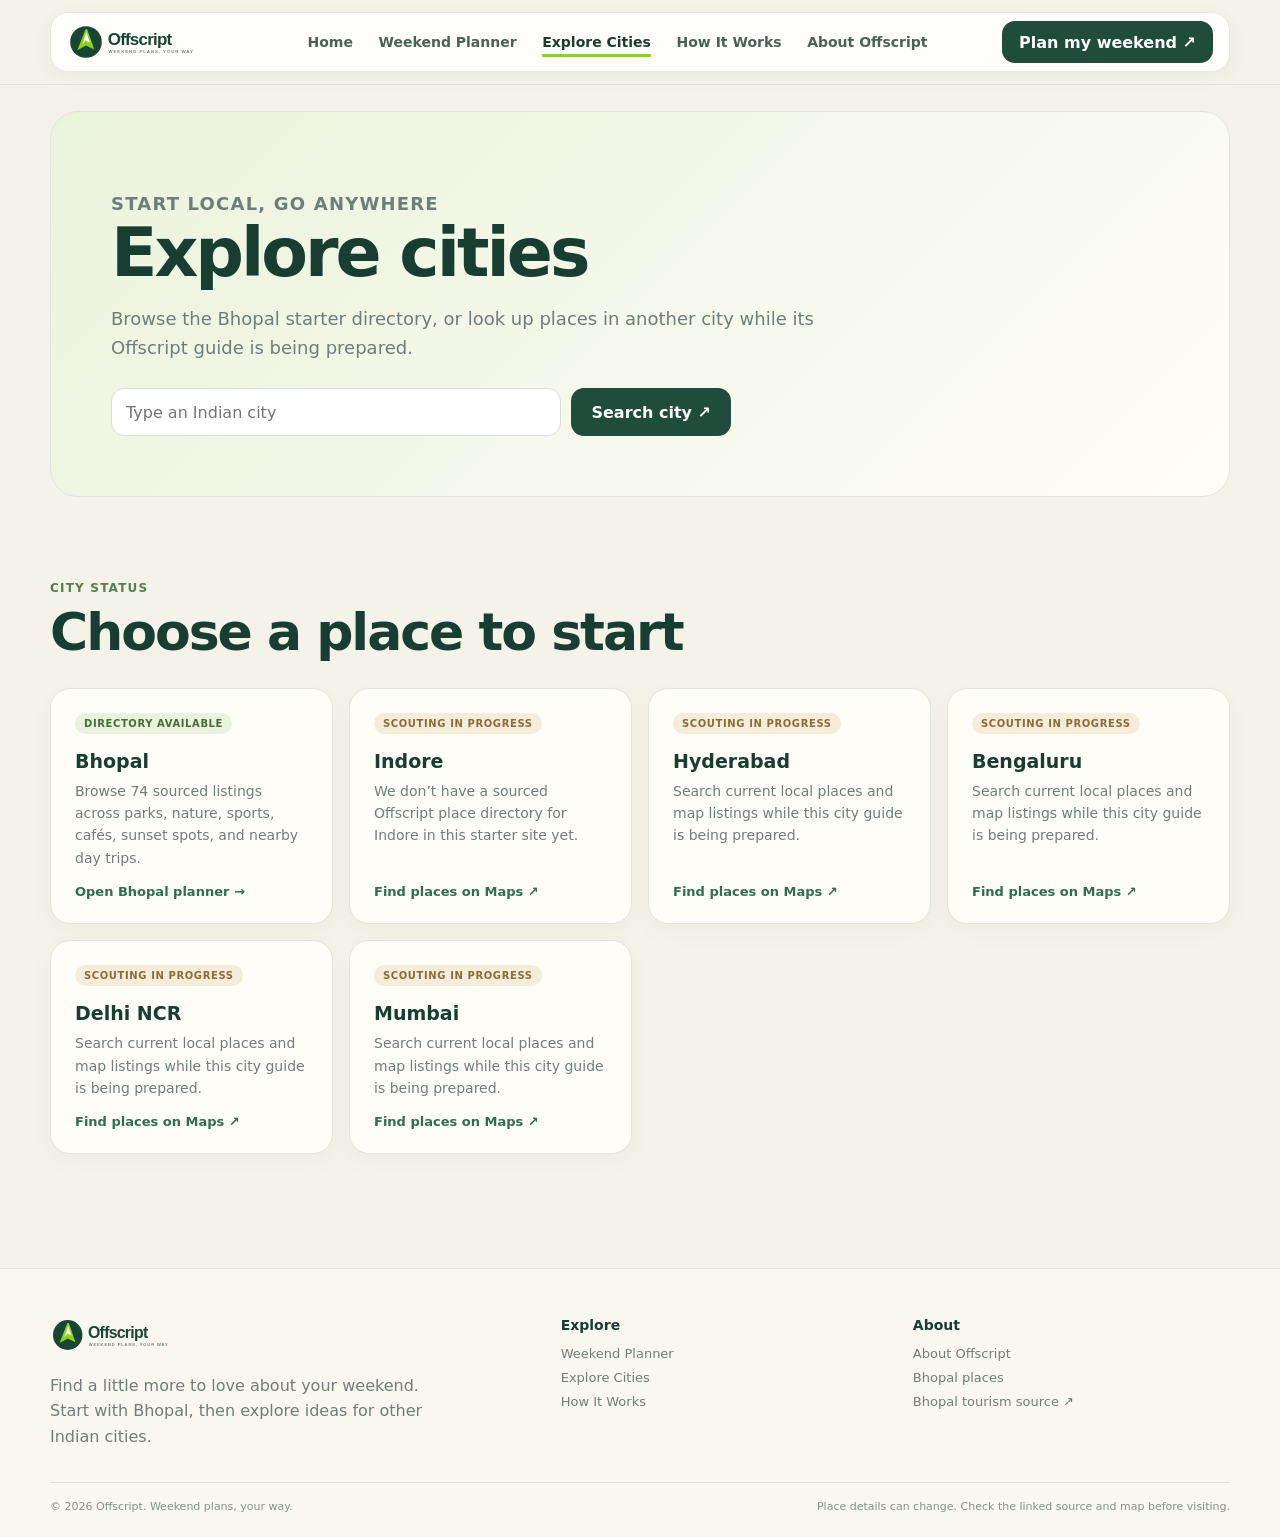
==== explore-cities.html @ 76ea66a3 "Add Offscript website" ====
<!doctype html>
<html lang="en"><head><meta charset="utf-8"><meta name="viewport" content="width=device-width, initial-scale=1"><meta name="description" content="Explore Offscript city guides. Browse the current Bhopal directory or search another Indian city on Maps."><title>Explore Cities — Offscript</title><link rel="icon" href="assets/offscript-logo.svg" type="image/svg+xml"><link rel="stylesheet" href="assets/styles.css"><link rel="stylesheet" href="assets/pages.css"><script src="assets/shared.js" defer></script></head>
<body data-page="cities"><header class="site-header" data-site-header></header><main><section class="wrap page-banner"><p class="section-eyebrow">Start local, go anywhere</p><h1>Explore cities</h1><p>Browse the Bhopal starter directory, or look up places in another city while its Offscript guide is being prepared.</p><div class="city-search-inline"><input class="city-input" id="explore-city" list="explore-cities" value="" placeholder="Type an Indian city"><datalist id="explore-cities"><option>Bhopal</option><option>Indore</option><option>Hyderabad</option><option>Bengaluru</option><option>Delhi NCR</option><option>Mumbai</option><option>Pune</option><option>Jaipur</option></datalist><button class="button" id="explore-search">Search city ↗</button></div></section><section class="section"><div class="wrap"><div class="section-head"><div><p class="section-eyebrow">City status</p><h2>Choose a place to start</h2></div></div><div class="city-grid"><article class="city-card"><span class="status">Directory available</span><h3>Bhopal</h3><p>Browse 74 sourced listings across parks, nature, sports, cafés, sunset spots, and nearby day trips.</p><a href="weekend-planner.html?city=Bhopal">Open Bhopal planner →</a></article><article class="city-card"><span class="status pending">Scouting in progress</span><h3>Indore</h3><p>We don’t have a sourced Offscript place directory for Indore in this starter site yet.</p><a href="https://www.google.com/maps/search/?api=1&amp;query=places+to+visit+in+Indore+India" target="_blank" rel="noopener">Find places on Maps ↗</a></article><article class="city-card"><span class="status pending">Scouting in progress</span><h3>Hyderabad</h3><p>Search current local places and map listings while this city guide is being prepared.</p><a href="https://www.google.com/maps/search/?api=1&amp;query=places+to+visit+in+Hyderabad+India" target="_blank" rel="noopener">Find places on Maps ↗</a></article><article class="city-card"><span class="status pending">Scouting in progress</span><h3>Bengaluru</h3><p>Search current local places and map listings while this city guide is being prepared.</p><a href="https://www.google.com/maps/search/?api=1&amp;query=places+to+visit+in+Bengaluru+India" target="_blank" rel="noopener">Find places on Maps ↗</a></article><article class="city-card"><span class="status pending">Scouting in progress</span><h3>Delhi NCR</h3><p>Search current local places and map listings while this city guide is being prepared.</p><a href="https://www.google.com/maps/search/?api=1&amp;query=places+to+visit+in+Delhi+NCR+India" target="_blank" rel="noopener">Find places on Maps ↗</a></article><article class="city-card"><span class="status pending">Scouting in progress</span><h3>Mumbai</h3><p>Search current local places and map listings while this city guide is being prepared.</p><a href="https://www.google.com/maps/search/?api=1&amp;query=places+to+visit+in+Mumbai+India" target="_blank" rel="noopener">Find places on Maps ↗</a></article></div></div></section></main><footer class="site-footer" data-site-footer></footer><script>document.querySelector('#explore-search').addEventListener('click',()=>{const city=document.querySelector('#explore-city').value.trim()||'Bhopal';location.href=`weekend-planner.html?city=${encodeURIComponent(city)}`});document.querySelector('#explore-city').addEventListener('keydown',e=>{if(e.key==='Enter'){e.preventDefault();document.querySelector('#explore-search').click()}})</script></body></html>
---- assets/styles.css ----
:root{--paper:#f5f2e9;--surface:#fffdf8;--ink:#173e31;--green:#204c3c;--lime:#8bd319;--mint:#e7f2da;--muted:#6f7e78;--line:#e0e6dc;--coral:#ed8c70;--shadow:0 22px 60px #183b2c12;--radius:24px}*{box-sizing:border-box}html{scroll-behavior:smooth}body{margin:0;background:var(--paper);color:var(--ink);font-family:Inter,ui-sans-serif,system-ui,-apple-system,"Segoe UI",sans-serif;-webkit-font-smoothing:antialiased}a{color:inherit}button,input,select{font:inherit}button{cursor:pointer}.wrap{width:min(1180px,calc(100% - 40px));margin-inline:auto}.site-header{position:sticky;top:0;z-index:20;padding:12px 0;background:#f5f2e9eF;backdrop-filter:blur(16px);border-bottom:1px solid #e4e5dc}.nav-shell{display:flex;align-items:center;justify-content:space-between;gap:24px;min-height:56px;padding:8px 16px;border:1px solid #e7e7df;border-radius:18px;background:#fffefa;box-shadow:0 5px 22px #163a2c0b}.brand img{display:block;width:166px;height:auto}.nav-links{display:flex;align-items:center;gap:clamp(12px,2vw,27px)}.nav-links a{text-decoration:none;color:#496258;font-size:14px;font-weight:650;white-space:nowrap}.nav-links a:hover,.nav-links a[aria-current=page]{color:var(--ink)}.nav-links a[aria-current=page]{text-decoration:underline;text-decoration-color:var(--lime);text-decoration-thickness:3px;text-underline-offset:7px}.nav-cta,.button{display:inline-flex;align-items:center;justify-content:center;gap:9px;min-height:46px;padding:0 20px;border:0;border-radius:13px;background:var(--green);color:white;text-decoration:none;font-weight:750;transition:transform .18s,background .18s}.nav-cta{min-height:42px;padding:0 17px;white-space:nowrap}.button:hover,.nav-cta:hover{background:#153c2e;transform:translateY(-1px)}.button.lime{background:var(--lime);color:#17382d}.button.lime:hover{background:#9de52a}.button.outline{border:1px solid #cbd8cf;background:transparent;color:var(--ink)}.button.outline:hover{background:#edf3e9}.menu-toggle{display:none;border:1px solid var(--line);background:#fff;border-radius:10px;padding:9px;color:var(--ink)}.hero{position:relative;isolation:isolate;overflow:hidden;min-height:590px;display:grid;grid-template-columns:1.08fr .92fr;align-items:center;gap:48px;margin:24px auto 0;padding:clamp(32px,6vw,76px);border-radius:32px;background:linear-gradient(105deg,#143e31f5 0%,#194b3ce8 49%,#1a4a38b3 100%),url("landscape.svg") center/cover;color:white;box-shadow:var(--shadow)}.hero:after{content:"";position:absolute;z-index:-1;width:420px;height:420px;right:-120px;bottom:-260px;border:1px solid #ffffff28;border-radius:50%;box-shadow:0 0 0 38px #ffffff0a,0 0 0 80px #ffffff08}.eyebrow{display:inline-flex;align-items:center;gap:9px;color:#d7f0b9;font-size:12px;font-weight:850;letter-spacing:1.4px;text-transform:uppercase}.eyebrow:before{content:"";width:8px;height:8px;border-radius:50%;background:var(--coral)}h1,h2,h3,p{margin-top:0}.hero h1{max-width:720px;margin:20px 0;font-size:clamp(46px,6.5vw,84px);line-height:.99;letter-spacing:-4px}.hero h1 em{font-family:Georgia,serif;font-weight:500;color:#c5ed8c}.hero-copy{max-width:575px;color:#e0e9e2;font-size:clamp(16px,1.8vw,20px);line-height:1.65}.hero-actions{display:flex;flex-wrap:wrap;gap:12px;margin-top:26px}.hero .button.outline{border-color:#ffffff75;color:white}.hero .button.outline:hover{background:#ffffff16}.hero-points{display:flex;flex-wrap:wrap;gap:18px 25px;margin-top:35px;padding-top:18px;border-top:1px solid #ffffff2e;color:#eaf3e8;font-size:13px}.hero-points span{display:flex;align-items:center;gap:8px}.hero-points b{color:#b2eb56}.hero-card{padding:27px;border:1px solid #ffffff56;border-radius:25px;background:#fffdf8f2;color:var(--ink);box-shadow:0 26px 70px #061e1838;transform:rotate(1deg)}.hero-card-head{display:flex;align-items:center;justify-content:space-between;margin-bottom:22px}.hero-card-head h2{margin:0;font-family:Georgia,serif;font-size:25px;font-weight:500}.sun-icon{display:grid;place-items:center;width:43px;height:43px;border-radius:15px;background:#fce9cd;font-size:21px}.field-label{display:block;margin:15px 0 8px;color:#51675d;font-size:11px;font-weight:850;letter-spacing:.8px;text-transform:uppercase}.city-input,.filter-select,.field-input{width:100%;height:48px;padding:0 14px;border:1px solid #d9e1d7;border-radius:13px;outline:0;background:white;color:var(--ink)}.city-input:focus,.filter-select:focus,.field-input:focus{border-color:#6aa681;box-shadow:0 0 0 3px #80bd7a28}.hero-card .button{width:100%;margin-top:15px}.micro-copy{margin:12px 0 0;color:#7c8a82;text-align:center;font-size:11px;line-height:1.55}.section{padding:84px 0}.section-head{display:flex;align-items:flex-end;justify-content:space-between;gap:22px;margin-bottom:28px}.section-eyebrow{margin-bottom:10px;color:#54804d;font-size:12px;font-weight:850;letter-spacing:1.2px;text-transform:uppercase}.section h2{margin:0;color:var(--ink);font-size:clamp(32px,4.5vw,52px);line-height:1.05;letter-spacing:-2px}.section-sub{max-width:680px;margin:12px 0 0;color:var(--muted);font-size:17px;line-height:1.65}.text-link{color:#226044;font-weight:800;text-decoration:none;white-space:nowrap}.text-link:hover{text-decoration:underline}.category-grid,.step-grid,.city-grid{display:grid;grid-template-columns:repeat(4,1fr);gap:16px}.category-card,.step-card,.city-card{padding:24px;border:1px solid var(--line);border-radius:20px;background:var(--surface);box-shadow:0 8px 26px #183b2c08}.category-icon,.step-icon{display:grid;place-items:center;width:48px;height:48px;margin-bottom:17px;border-radius:16px;background:var(--mint);font-size:23px}.category-card h3,.step-card h3,.city-card h3{margin:0 0 8px;font-size:19px}.category-card p,.step-card p,.city-card p{margin:0;color:var(--muted);font-size:14px;line-height:1.6}.category-card a{display:inline-block;margin-top:15px;color:#346d4f;font-size:13px;font-weight:800;text-decoration:none}.planner-intro{padding:68px 0 38px;text-align:center}.planner-intro .section-eyebrow{margin-bottom:14px}.planner-intro h1{margin:0;color:var(--ink);font-size:clamp(42px,6vw,72px);line-height:1;letter-spacing:-3px}.planner-intro p{max-width:780px;margin:17px auto 0;color:var(--muted);font-size:18px;line-height:1.65}.filter-panel{padding:28px;border:1px solid var(--line);border-radius:25px;background:var(--surface);box-shadow:var(--shadow)}.filter-grid{display:grid;grid-template-columns:1.5fr repeat(4,1fr);gap:18px;align-items:end}.filter-item label{display:block;margin-bottom:8px;font-weight:800;font-size:13px}.filter-item select{height:46px}.quick-row{display:flex;align-items:center;flex-wrap:wrap;gap:8px;margin-top:18px;padding-top:18px;border-top:1px solid var(--line);color:var(--muted);font-size:13px}.quick-chip,.category-chip{padding:7px 13px;border:1px solid #bfcfc3;border-radius:999px;background:white;color:var(--ink);font-size:13px;font-weight:700}.quick-chip:hover,.category-chip:hover,.category-chip.active{border-color:var(--green);background:var(--green);color:white}.category-row{display:flex;align-items:center;flex-wrap:wrap;gap:8px;margin-top:18px}.results{padding:48px 0 76px}.results-head{display:flex;align-items:flex-end;justify-content:space-between;gap:15px;margin-bottom:22px}.results-head h2{margin:0;font-size:clamp(28px,4vw,42px);letter-spacing:-1.5px}.results-head p{margin:8px 0 0;color:var(--muted)}.count-badge{padding:10px 15px;border-radius:999px;background:#fff;border:1px solid var(--line);font-weight:750;font-size:13px;white-space:nowrap}.cards{display:grid;grid-template-columns:repeat(3,minmax(0,1fr));gap:16px}.place-card{display:flex;flex-direction:column;min-height:305px;padding:19px;border:1px solid var(--line);border-radius:21px;background:var(--surface);box-shadow:0 8px 28px #1a3b2e08}.place-top{display:flex;align-items:flex-start;justify-content:space-between;gap:10px}.place-icon{display:grid;place-items:center;width:42px;height:42px;border-radius:14px;background:#e4f0df;font-size:21px}.category-badge,.distance-badge{display:inline-flex;align-items:center;padding:6px 10px;border-radius:999px;background:#ecf2e8;color:#315746;font-size:11px;font-weight:800}.place-card h3{margin:16px 0 7px;font-size:20px;line-height:1.25;letter-spacing:-.45px}.place-area{display:flex;align-items:flex-start;gap:6px;color:#61766b;font-size:12px;font-weight:700;line-height:1.45}.place-card p{margin:11px 0;color:#718078;font-size:13px;line-height:1.55}.place-meta{display:flex;flex-wrap:wrap;gap:7px;margin:0 0 14px}.meta-tag{padding:5px 8px;border:1px solid #e1e7dd;border-radius:999px;color:#687970;font-size:10px;font-weight:750}.place-bottom{display:flex;align-items:center;justify-content:space-between;gap:10px;margin-top:auto;padding-top:13px;border-top:1px solid #e9ece5}.price-note{color:#78867f;font-size:11px;line-height:1.45}.maps-link{display:inline-flex;align-items:center;gap:6px;color:#1d6845;font-size:12px;font-weight:850;text-decoration:none;white-space:nowrap}.maps-link:hover{text-decoration:underline}.source-link{display:inline-block;margin-top:9px;color:#789084;font-size:10px;text-decoration:underline;text-underline-offset:2px}.empty-state{max-width:820px;margin:0 auto;padding:54px 30px;border:1px dashed #cad7cc;border-radius:25px;background:#fff;text-align:center}.empty-icon{display:grid;place-items:center;width:64px;height:64px;margin:0 auto 18px;border-radius:50%;background:#edf3e7;font-size:28px}.empty-state h3{margin:0 0 8px;font-size:25px}.empty-state p{max-width:610px;margin:0 auto 19px;color:var(--muted);line-height:1.6}.note-panel{padding:17px 19px;border-left:4px solid var(--lime);border-radius:0 12px 12px 0;background:#edf4e5;color:#53675e;font-size:13px;line-height:1.6}.dark-cta{position:relative;overflow:hidden;display:flex;align-items:center;justify-content:space-between;gap:22px;padding:44px clamp(22px,5vw,62px);border-radius:28px;background:linear-gradient(112deg,#153f31,#1d513c);color:white}.dark-cta h2{margin:0 0 9px;font-size:clamp(28px,4vw,44px);letter-spacing:-1.6px}.dark-cta p{max-width:700px;margin:0;color:#d9e9df;line-height:1.6}.dark-cta:after{content:"";position:absolute;width:250px;height:250px;right:10%;top:-190px;border-radius:50%;border:1px solid #ffffff33;box-shadow:0 0 0 30px #ffffff0b,0 0 0 60px #ffffff08;pointer-events:none}.site-footer{margin-top:30px;padding:48px 0 22px;border-top:1px solid var(--line);background:#f9f7f0}.footer-grid{display:grid;grid-template-columns:1.5fr 1fr 1fr;gap:35px}.footer-brand img{width:155px}.footer-brand p{max-width:390px;margin:16px 0 0;color:var(--muted);line-height:1.6}.footer-col h3{margin:0 0 13px;font-size:14px}.footer-col a{display:block;margin:9px 0;color:var(--muted);font-size:13px;text-decoration:none}.footer-col a:hover{color:var(--ink)}.fine-print{display:flex;justify-content:space-between;gap:18px;margin-top:32px;padding-top:16px;border-top:1px solid var(--line);color:#849189;font-size:11px;line-height:1.5}.page-banner{margin:26px auto 0;padding:clamp(32px,5vw,60px);border-radius:28px;background:linear-gradient(135deg,#eaf3dc,#fffdf8);border:1px solid var(--line)}.page-banner h1{max-width:850px;margin:0;color:var(--ink);font-size:clamp(40px,6vw,68px);letter-spacing:-3px;line-height:1}.page-banner p{max-width:760px;margin:17px 0 0;color:var(--muted);font-size:18px;line-height:1.65}.city-card{display:flex;flex-direction:column;min-height:205px}.city-card .status{display:inline-flex;align-self:flex-start;margin-bottom:16px;padding:5px 9px;border-radius:999px;background:#e9f2dc;color:#456d35;font-size:10px;font-weight:850;text-transform:uppercase;letter-spacing:.6px}.city-card .status.pending{background:#f5ecda;color:#8b6c36}.city-card a{margin-top:auto;padding-top:15px;color:#2f6e4f;font-weight:800;text-decoration:none;font-size:13px}.steps-wrap{counter-reset:steps}.step-card{position:relative;padding-top:31px}.step-card .step-number{display:inline-grid;place-items:center;width:30px;height:30px;margin-bottom:15px;border-radius:10px;background:var(--lime);color:#173b2d;font-weight:900}.about-columns{display:grid;grid-template-columns:1fr 1fr;gap:20px}.about-card{padding:26px;border:1px solid var(--line);border-radius:20px;background:white}.about-card h2{margin:0 0 12px;font-size:24px}.about-card p{margin:0;color:var(--muted);line-height:1.7}.mobile-only{display:none}@media(max-width:1000px){.filter-grid{grid-template-columns:repeat(3,1fr)}.filter-item:first-child{grid-column:span 3}.category-grid,.city-grid{grid-template-columns:repeat(2,1fr)}.cards{grid-template-columns:repeat(2,minmax(0,1fr))}.hero{gap:30px}.hero h1{font-size:clamp(45px,6vw,72px)}}@media(max-width:720px){.wrap{width:min(100% - 28px,600px)}.site-header{padding:7px 0}.nav-shell{position:relative;flex-wrap:wrap;padding:8px 11px}.brand img{width:140px}.menu-toggle{display:block;margin-left:auto}.nav-cta{display:none}.nav-links{display:none;flex-basis:100%;flex-direction:column;align-items:stretch;gap:0;padding:5px 4px 9px}.nav-links.open{display:flex}.nav-links a{padding:12px 8px;border-top:1px solid #edf0e8}.hero{grid-template-columns:1fr;min-height:0;margin-top:12px;padding:33px 23px;border-radius:23px}.hero h1{font-size:clamp(48px,13vw,72px);letter-spacing:-2.8px}.hero-card{max-width:500px;transform:none}.hero-points{gap:12px 16px;font-size:12px}.section{padding:60px 0}.section-head{align-items:flex-start;flex-direction:column}.section-sub{font-size:15px}.filter-panel{padding:18px}.filter-grid{grid-template-columns:1fr 1fr;gap:13px}.filter-item:first-child{grid-column:span 2}.cards{grid-template-columns:1fr}.place-card{min-height:0}.planner-intro{padding:48px 0 28px}.planner-intro h1{letter-spacing:-2px}.planner-intro p{font-size:15px}.results{padding:34px 0 55px}.results-head{align-items:flex-start;flex-direction:column}.category-grid,.city-grid{grid-template-columns:1fr 1fr;gap:11px}.category-card,.step-card,.city-card{padding:18px}.dark-cta{align-items:flex-start;flex-direction:column;padding:31px 23px}.footer-grid{grid-template-columns:1fr 1fr;gap:24px}.footer-brand{grid-column:1/-1}.fine-print{flex-direction:column;gap:6px}.page-banner{margin-top:12px;border-radius:22px}.page-banner h1{letter-spacing:-2px}.page-banner p{font-size:15px}.about-columns{grid-template-columns:1fr}}@media(max-width:420px){.filter-grid{grid-template-columns:1fr}.filter-item:first-child{grid-column:auto}.category-grid,.city-grid{grid-template-columns:1fr}.hero-actions .button{flex:1 1 100%}.footer-grid{grid-template-columns:1fr}.footer-brand{grid-column:auto}.count-badge{white-space:normal}}
---- assets/pages.css ----
.section-soft{background:#edf2e6}.section-soft .step-grid{grid-template-columns:repeat(3,1fr)}.place-meta{align-items:center;color:#61766b;font-size:11px;font-weight:700}.place-meta small{color:#85928b;font-size:10px;font-weight:500}.daytrip-label{padding:5px 8px;border-radius:999px;background:#f6ecdc;color:#89642e;font-size:10px}.filter-caption{margin-right:5px;color:#61766b;font-size:12px;font-weight:750}.clear-button{margin-left:auto;padding:7px 10px;border:0;background:transparent;color:#47705a;font-size:12px;font-weight:800}.clear-button:hover{text-decoration:underline}.planner-note{margin-top:26px}.city-search-inline{display:flex;gap:10px;max-width:620px;margin-top:25px}.city-search-inline .city-input{flex:1;min-width:0}.city-search-inline .button{white-space:nowrap}.section-soft .step-card{padding:26px;border:1px solid var(--line);border-radius:20px;background:#fffdf8}.category-badge{white-space:nowrap}.place-bottom{margin-top:12px}.place-card .source-link{align-self:flex-start}.place-card .place-description{color:#718078}.place-card .place-area{margin-bottom:0}.empty-state[hidden],.empty-state [hidden]{display:none}.filter-item input{height:46px}.planner-intro+.filter-panel{margin-bottom:0}@media(max-width:1000px){.section-soft .step-grid{grid-template-columns:repeat(2,1fr)}}@media(max-width:720px){.section-soft .step-grid{grid-template-columns:1fr}.city-search-inline{flex-direction:column}.city-search-inline .button{width:100%}.clear-button{margin-left:0}.place-meta{font-size:10px}}
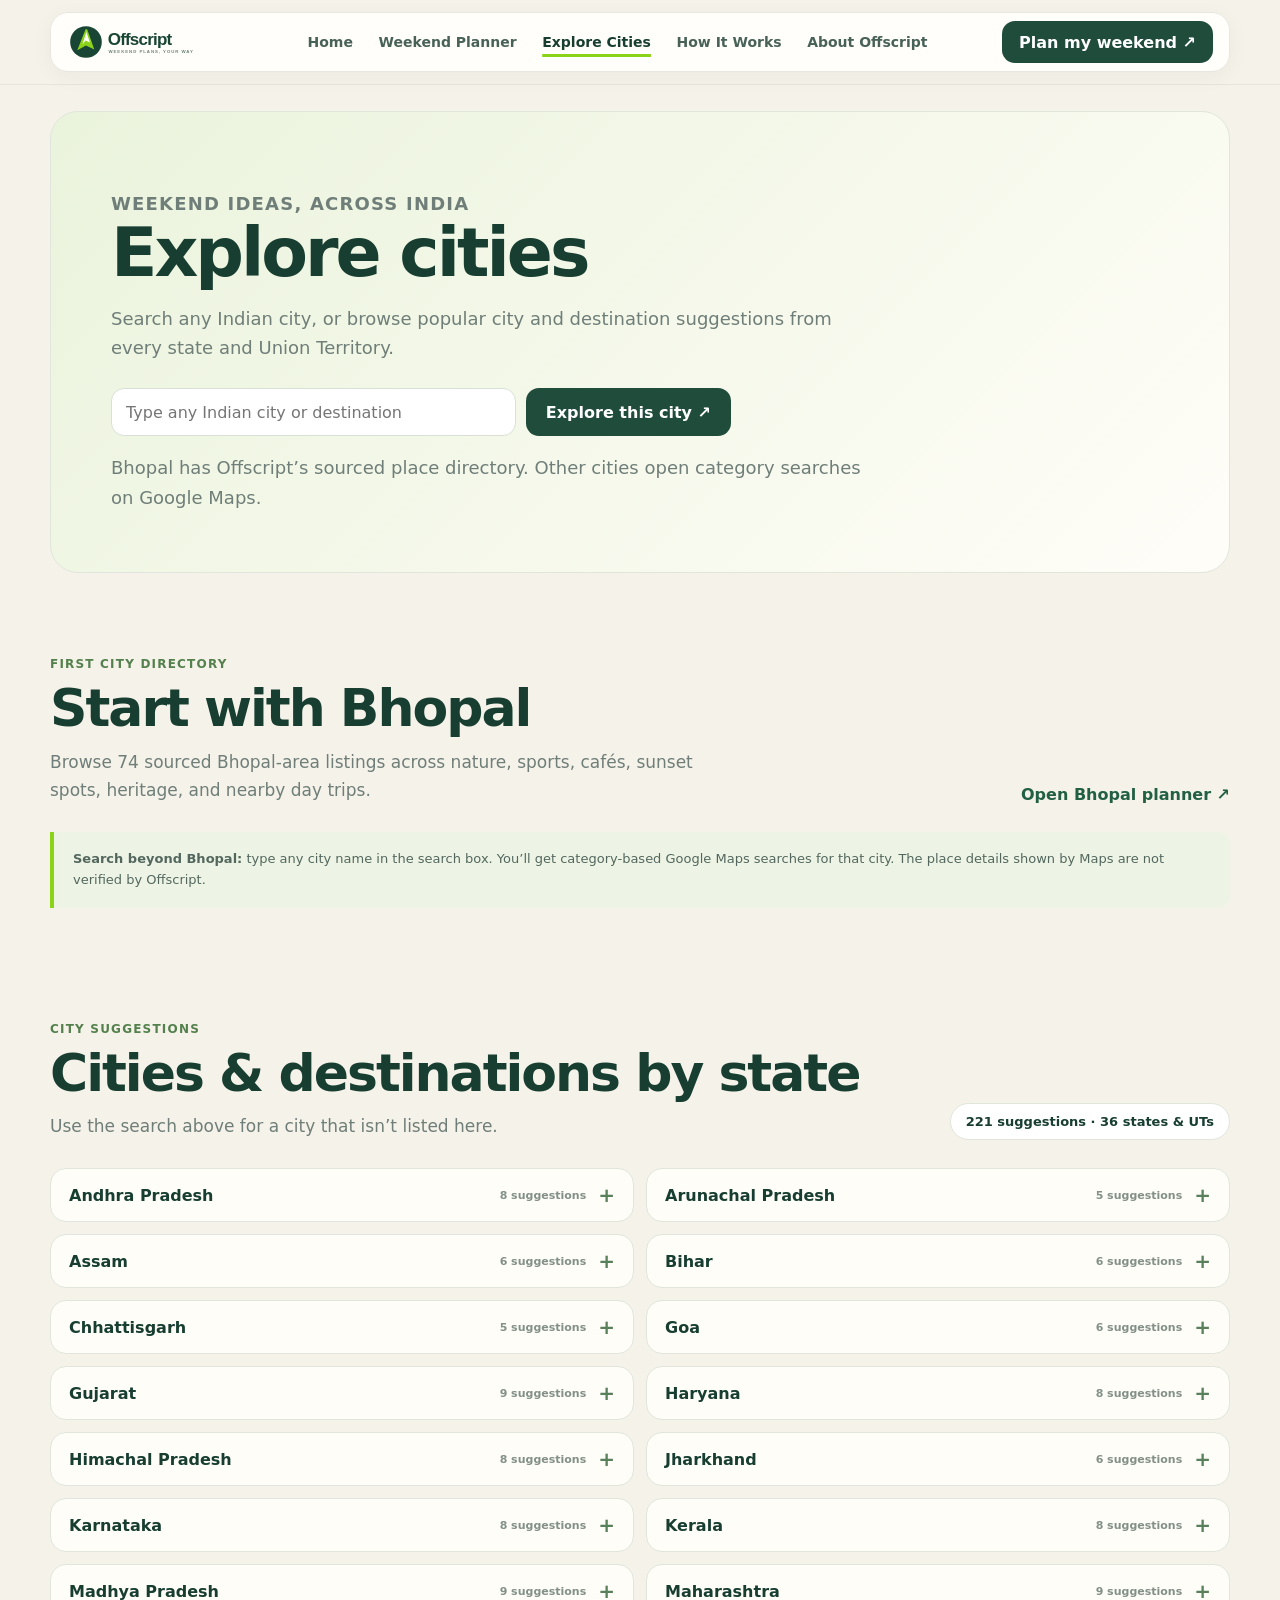
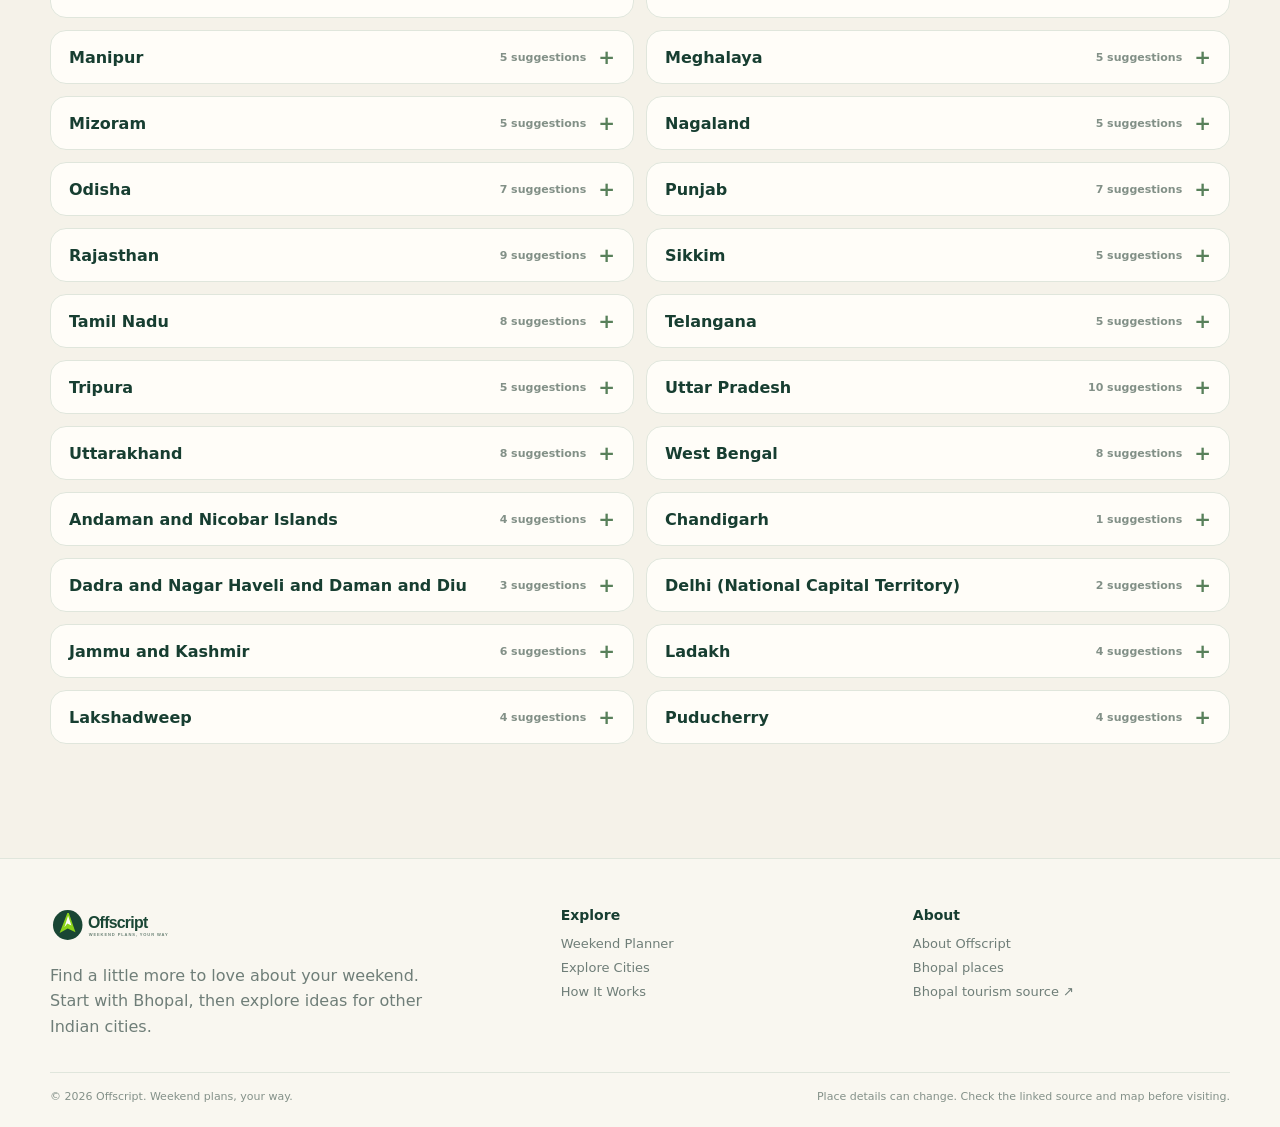
==== commit a4892346: "Update Offscript website planner" ====
--- a/explore-cities.html
+++ b/explore-cities.html
@@ -1,3 +1,20 @@
 <!doctype html>
-<html lang="en"><head><meta charset="utf-8"><meta name="viewport" content="width=device-width, initial-scale=1"><meta name="description" content="Explore Offscript city guides. Browse the current Bhopal directory or search another Indian city on Maps."><title>Explore Cities — Offscript</title><link rel="icon" href="assets/offscript-logo.svg" type="image/svg+xml"><link rel="stylesheet" href="assets/styles.css"><link rel="stylesheet" href="assets/pages.css"><script src="assets/shared.js" defer></script></head>
-<body data-page="cities"><header class="site-header" data-site-header></header><main><section class="wrap page-banner"><p class="section-eyebrow">Start local, go anywhere</p><h1>Explore cities</h1><p>Browse the Bhopal starter directory, or look up places in another city while its Offscript guide is being prepared.</p><div class="city-search-inline"><input class="city-input" id="explore-city" list="explore-cities" value="" placeholder="Type an Indian city"><datalist id="explore-cities"><option>Bhopal</option><option>Indore</option><option>Hyderabad</option><option>Bengaluru</option><option>Delhi NCR</option><option>Mumbai</option><option>Pune</option><option>Jaipur</option></datalist><button class="button" id="explore-search">Search city ↗</button></div></section><section class="section"><div class="wrap"><div class="section-head"><div><p class="section-eyebrow">City status</p><h2>Choose a place to start</h2></div></div><div class="city-grid"><article class="city-card"><span class="status">Directory available</span><h3>Bhopal</h3><p>Browse 74 sourced listings across parks, nature, sports, cafés, sunset spots, and nearby day trips.</p><a href="weekend-planner.html?city=Bhopal">Open Bhopal planner →</a></article><article class="city-card"><span class="status pending">Scouting in progress</span><h3>Indore</h3><p>We don’t have a sourced Offscript place directory for Indore in this starter site yet.</p><a href="https://www.google.com/maps/search/?api=1&amp;query=places+to+visit+in+Indore+India" target="_blank" rel="noopener">Find places on Maps ↗</a></article><article class="city-card"><span class="status pending">Scouting in progress</span><h3>Hyderabad</h3><p>Search current local places and map listings while this city guide is being prepared.</p><a href="https://www.google.com/maps/search/?api=1&amp;query=places+to+visit+in+Hyderabad+India" target="_blank" rel="noopener">Find places on Maps ↗</a></article><article class="city-card"><span class="status pending">Scouting in progress</span><h3>Bengaluru</h3><p>Search current local places and map listings while this city guide is being prepared.</p><a href="https://www.google.com/maps/search/?api=1&amp;query=places+to+visit+in+Bengaluru+India" target="_blank" rel="noopener">Find places on Maps ↗</a></article><article class="city-card"><span class="status pending">Scouting in progress</span><h3>Delhi NCR</h3><p>Search current local places and map listings while this city guide is being prepared.</p><a href="https://www.google.com/maps/search/?api=1&amp;query=places+to+visit+in+Delhi+NCR+India" target="_blank" rel="noopener">Find places on Maps ↗</a></article><article class="city-card"><span class="status pending">Scouting in progress</span><h3>Mumbai</h3><p>Search current local places and map listings while this city guide is being prepared.</p><a href="https://www.google.com/maps/search/?api=1&amp;query=places+to+visit+in+Mumbai+India" target="_blank" rel="noopener">Find places on Maps ↗</a></article></div></div></section></main><footer class="site-footer" data-site-footer></footer><script>document.querySelector('#explore-search').addEventListener('click',()=>{const city=document.querySelector('#explore-city').value.trim()||'Bhopal';location.href=`weekend-planner.html?city=${encodeURIComponent(city)}`});document.querySelector('#explore-city').addEventListener('keydown',e=>{if(e.key==='Enter'){e.preventDefault();document.querySelector('#explore-search').click()}})</script></body></html>
+<html lang="en">
+<head>
+  <meta charset="utf-8"><meta name="viewport" content="width=device-width, initial-scale=1">
+  <meta name="description" content="Explore city and destination suggestions from every Indian state and union territory. Search any city for local weekend ideas.">
+  <title>Explore Cities Across India — Offscript</title>
+  <link rel="icon" href="assets/offscript-logo.svg" type="image/svg+xml"><link rel="stylesheet" href="assets/styles.css"><link rel="stylesheet" href="assets/pages.css">
+  <script src="assets/india-cities.js" defer></script><script src="assets/shared.js" defer></script><script src="assets/city-directory.js" defer></script>
+</head>
+<body data-page="cities"><header class="site-header" data-site-header></header>
+<main>
+  <section class="wrap page-banner"><p class="section-eyebrow">Weekend ideas, across India</p><h1>Explore cities</h1><p>Search any Indian city, or browse popular city and destination suggestions from every state and Union Territory.</p>
+    <form class="city-search-inline" id="explore-city-form"><input class="city-input" id="explore-city" list="explore-cities" placeholder="Type any Indian city or destination" autocomplete="off"><datalist id="explore-cities"></datalist><button class="button" type="submit">Explore this city ↗</button></form>
+    <p class="micro-copy explore-note">Bhopal has Offscript’s sourced place directory. Other cities open category searches on Google Maps.</p>
+  </section>
+  <section class="section"><div class="wrap"><div class="section-head"><div><p class="section-eyebrow">First city directory</p><h2>Start with Bhopal</h2><p class="section-sub">Browse 74 sourced Bhopal-area listings across nature, sports, cafés, sunset spots, heritage, and nearby day trips.</p></div><a class="text-link" href="weekend-planner.html?city=Bhopal">Open Bhopal planner ↗</a></div>
+    <div class="note-panel all-india-note"><strong>Search beyond Bhopal:</strong> type any city name in the search box. You’ll get category-based Google Maps searches for that city. The place details shown by Maps are not verified by Offscript.</div>
+  </div></section>
+  <section class="section state-directory-section"><div class="wrap"><div class="section-head"><div><p class="section-eyebrow">City suggestions</p><h2>Cities & destinations by state</h2><p class="section-sub">Use the search above for a city that isn’t listed here.</p></div><span id="city-directory-count" class="count-badge"></span></div><div id="city-directory" class="state-directory"></div></div></section>
+</main><footer class="site-footer" data-site-footer></footer></body></html>
--- a/assets/pages.css
+++ b/assets/pages.css
@@ -1 +1,2 @@
 .section-soft{background:#edf2e6}.section-soft .step-grid{grid-template-columns:repeat(3,1fr)}.place-meta{align-items:center;color:#61766b;font-size:11px;font-weight:700}.place-meta small{color:#85928b;font-size:10px;font-weight:500}.daytrip-label{padding:5px 8px;border-radius:999px;background:#f6ecdc;color:#89642e;font-size:10px}.filter-caption{margin-right:5px;color:#61766b;font-size:12px;font-weight:750}.clear-button{margin-left:auto;padding:7px 10px;border:0;background:transparent;color:#47705a;font-size:12px;font-weight:800}.clear-button:hover{text-decoration:underline}.planner-note{margin-top:26px}.city-search-inline{display:flex;gap:10px;max-width:620px;margin-top:25px}.city-search-inline .city-input{flex:1;min-width:0}.city-search-inline .button{white-space:nowrap}.section-soft .step-card{padding:26px;border:1px solid var(--line);border-radius:20px;background:#fffdf8}.category-badge{white-space:nowrap}.place-bottom{margin-top:12px}.place-card .source-link{align-self:flex-start}.place-card .place-description{color:#718078}.place-card .place-area{margin-bottom:0}.empty-state[hidden],.empty-state [hidden]{display:none}.filter-item input{height:46px}.planner-intro+.filter-panel{margin-bottom:0}@media(max-width:1000px){.section-soft .step-grid{grid-template-columns:repeat(2,1fr)}}@media(max-width:720px){.section-soft .step-grid{grid-template-columns:1fr}.city-search-inline{flex-direction:column}.city-search-inline .button{width:100%}.clear-button{margin-left:0}.place-meta{font-size:10px}}
+.explore-note{text-align:left}.all-india-note{margin-top:22px}.state-directory-section{padding-top:30px}.state-directory{display:grid;grid-template-columns:repeat(2,minmax(0,1fr));gap:12px}.state-group{align-self:start;overflow:hidden;border:1px solid var(--line);border-radius:16px;background:var(--surface)}.state-group[hidden],.state-city-link[hidden]{display:none}.state-group summary{display:flex;align-items:center;justify-content:space-between;gap:12px;padding:16px 18px;cursor:pointer;list-style:none;font-weight:800}.state-group summary::-webkit-details-marker{display:none}.state-group summary:after{content:"+";color:#58805a;font-size:20px;line-height:1}.state-group[open] summary:after{content:"−"}.state-group summary span{margin-left:auto;color:#829087;font-size:11px;font-weight:650;white-space:nowrap}.state-city-list{display:flex;flex-wrap:wrap;gap:8px;padding:0 16px 16px;border-top:1px solid #edf0e9}.state-city-link{display:inline-flex;align-items:center;gap:8px;margin-top:11px;padding:7px 11px;border:1px solid #cfdbd1;border-radius:999px;background:white;color:#234b39;font-size:12px;font-weight:700;text-decoration:none}.state-city-link:hover{border-color:#7dad65;background:#edf5e5}.state-city-link span{color:#60924a}.map-category-grid{display:grid;grid-template-columns:repeat(2,minmax(0,1fr));gap:12px;max-width:720px;margin:24px auto}.map-category-grid[hidden]{display:none}.map-search-card{display:grid;grid-template-columns:40px 1fr;align-items:center;gap:2px 11px;padding:15px;border:1px solid var(--line);border-radius:15px;background:#fff;color:var(--ink);text-align:left;text-decoration:none}.map-search-card:hover{border-color:#89b374;background:#f8fbf3}.map-search-card>span{grid-row:span 2;display:grid;place-items:center;width:38px;height:38px;border-radius:12px;background:#eaf3dd;font-size:19px}.map-search-card b{font-size:14px}.map-search-card small{color:var(--muted);font-size:11px}.empty-state>#city-map-link[hidden],.empty-state>#empty-reset[hidden]{display:none}@media(max-width:720px){.state-directory{grid-template-columns:1fr}.map-category-grid{grid-template-columns:1fr}.state-group summary{padding:14px 15px}}
